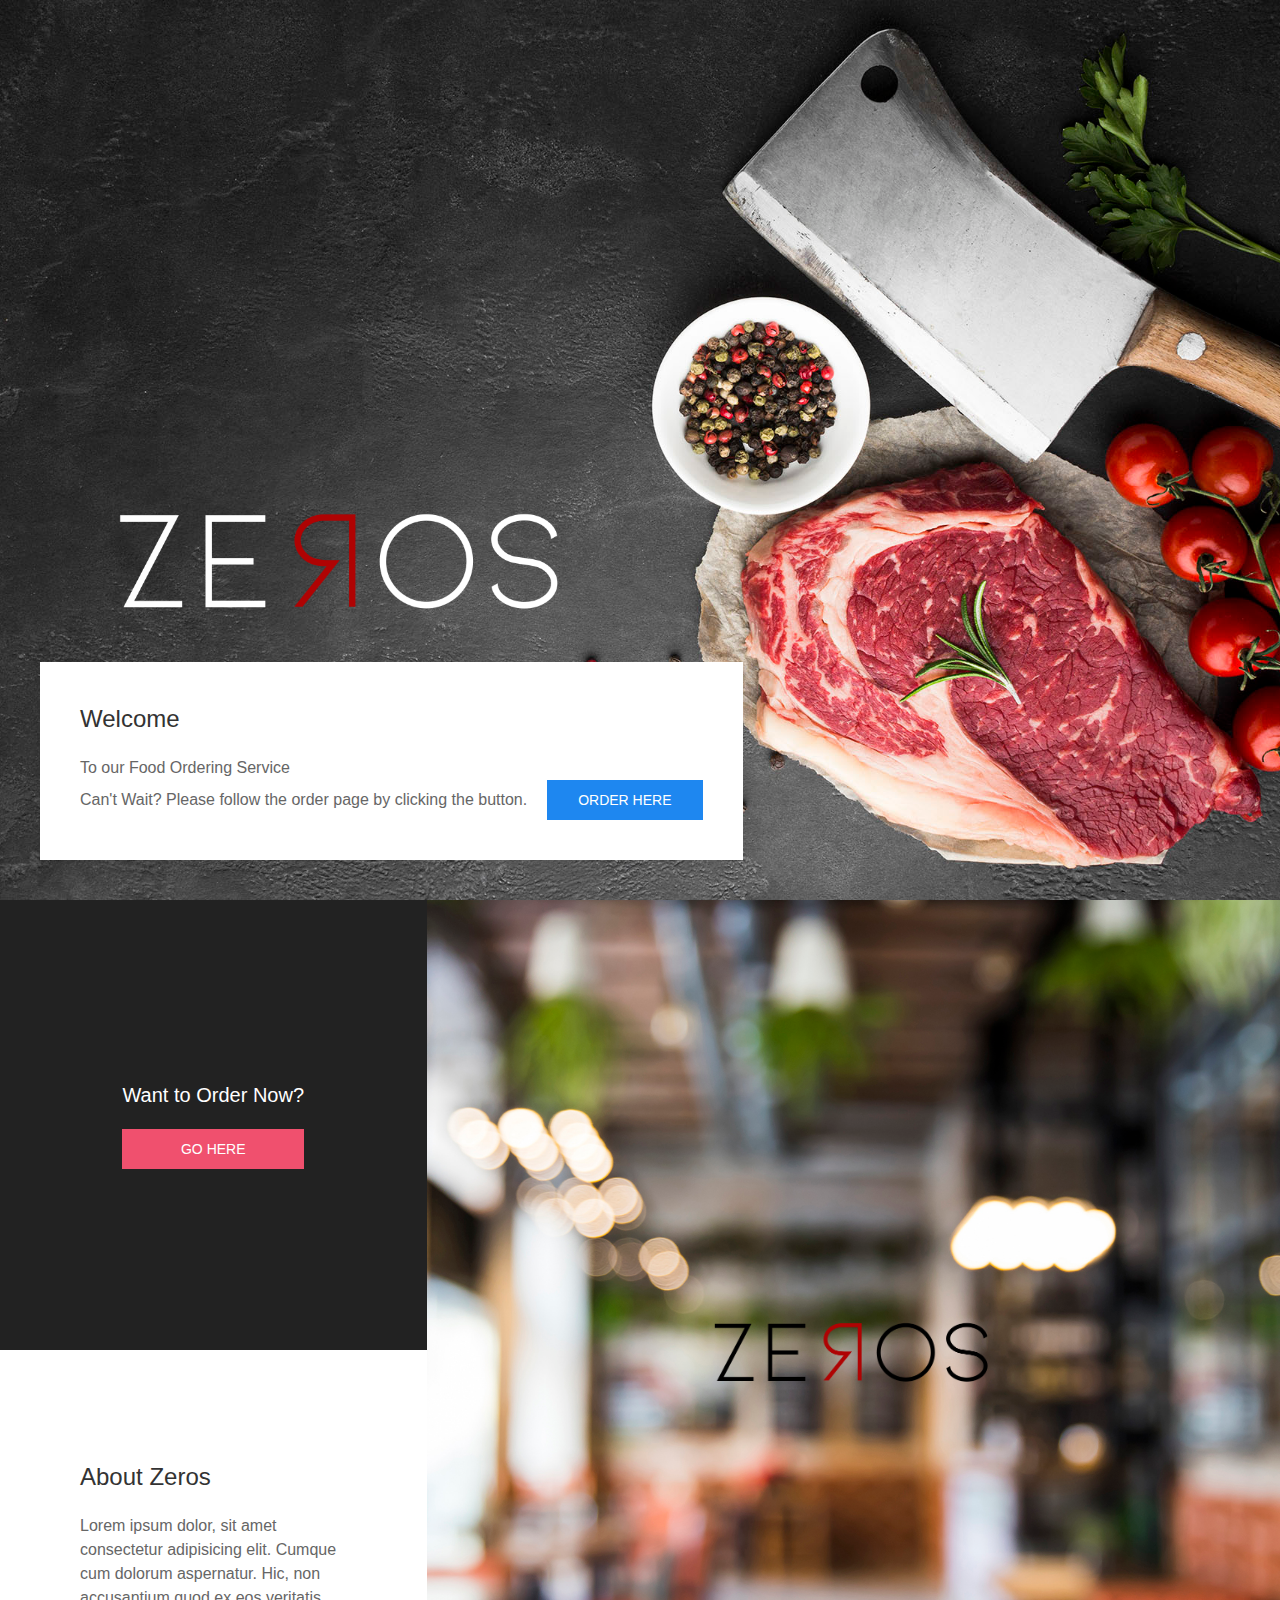
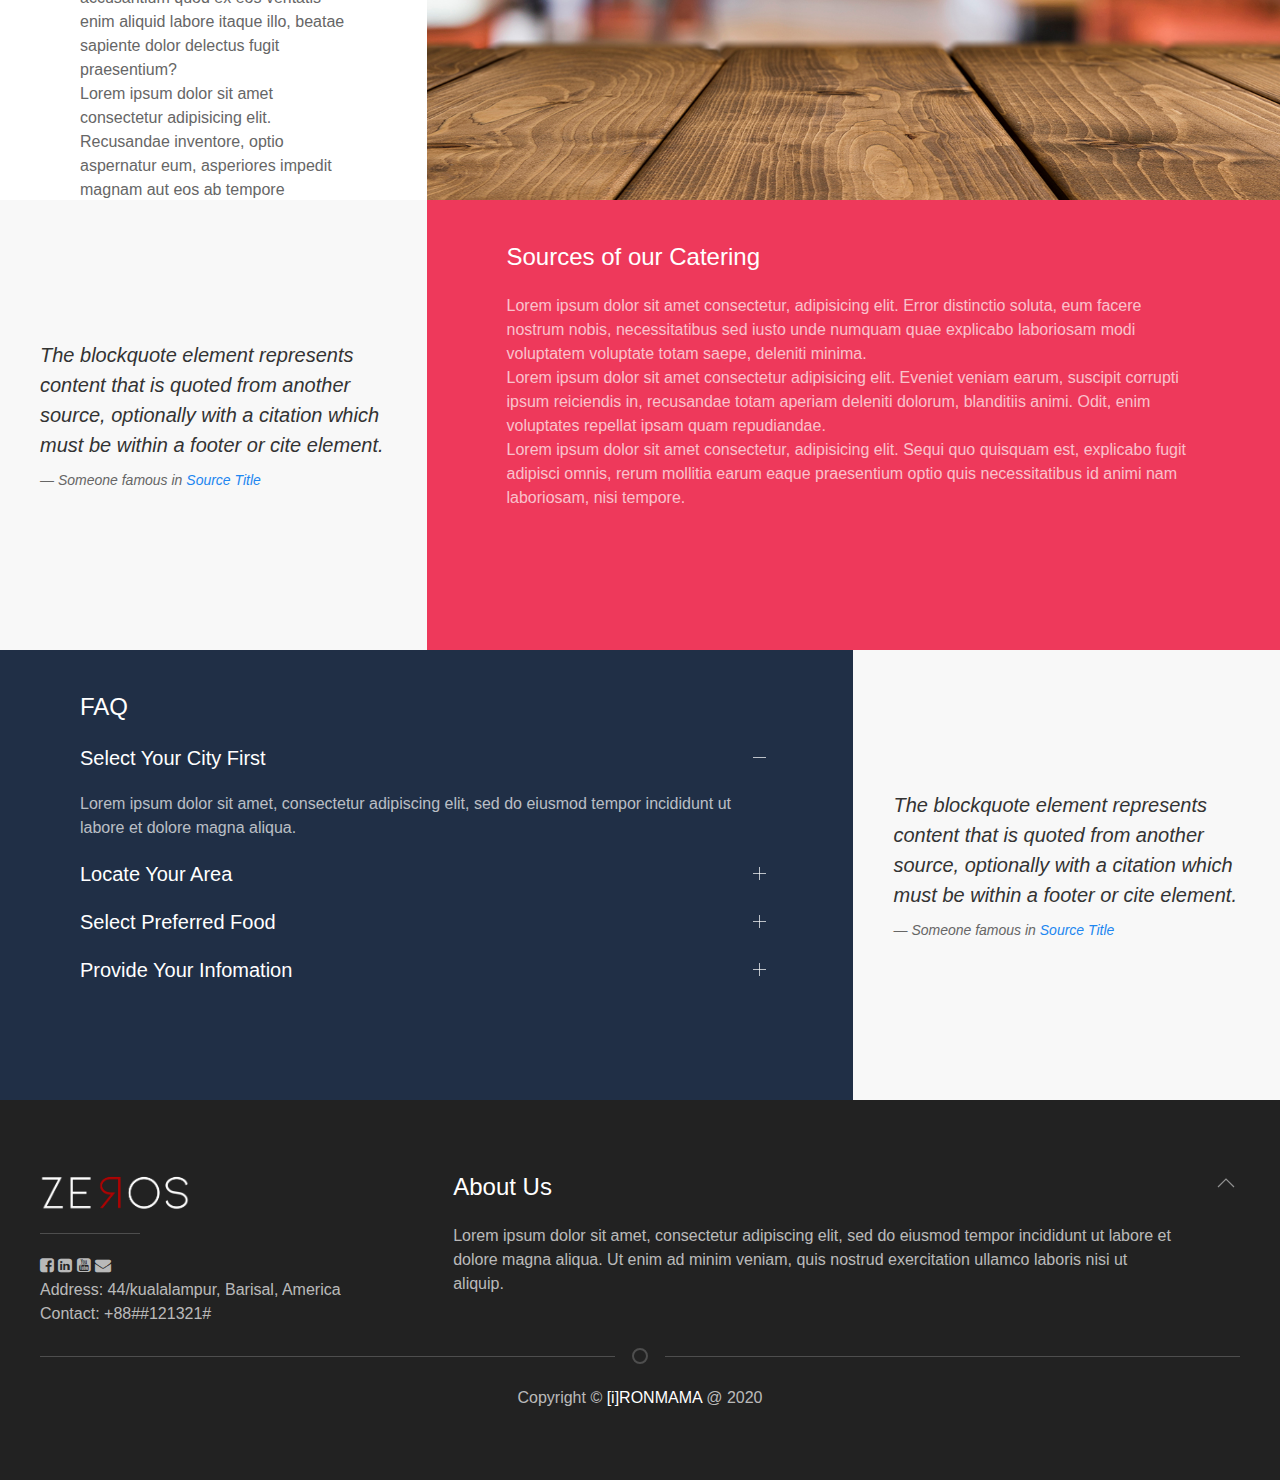
==== index.html @ 17313e81 "index page workout done" ====
<!DOCTYPE html>
<html>
<head>
    <meta charset="utf-8" />
    <meta http-equiv="X-UA-Compatible" content="IE=edge">
    <title>project ZEROS UI</title>
    <meta name="viewport" content="width=device-width, initial-scale=1">    
    <link rel="stylesheet" type="text/css" href="css/uikit.css">
    <link rel="stylesheet" type="text/css" media="screen" href="css/main.css" />
    <link rel="stylesheet" href="https://stackpath.bootstrapcdn.com/font-awesome/4.7.0/css/font-awesome.min.css">
    
</head>
<body>    
    <!-- Home Page Section -->
    <section class="main-section">
        <div class="main-section-content">
            <div>
                <div class="uk-background-cover uk-dark uk-panel" style="background-image: url(img/back_1800.jpg);">
                    <div class="h-100 uk-flex uk-flex-left uk-flex-bottom">
                        <div class="uk-flex-column">
                            <img src="img/logo_2_ws.png" width="685" alt="logo" uk-img>
                            <div class="uk-padding uk-flex uk-flex-column uk-animation-slide-top-small">
                                <div>
                                    <div class="uk-card uk-card-default uk-card-hover uk-card-body">
                                        <h3 class="uk-card-title">Welcome</h3>
                                        <p>To our Food Ordering Service</p>
                                        <!-- <a class="uk-button uk-button-secondary" href="#doctor" uk-scroll>Find Doctor</a> -->
                                        <div class="uk-panel uk-panel-box uk-text-break">                                        
                                            <div class="uk-flex uk-flex-wrap uk-flex-wrap-around uk-flex-middle">
                                                <p>Can't Wait? Please follow the order page by clicking the button.</p>
                                                <div class="uk-margin-left"><a class="uk-button uk-button-primary" href="#doctor" uk-scroll>Order Here</a></div>
                                            </div>
                                        </div>
                                    </div>
                                </div>                            
                            </div>  
                        </div>                                                  
                    </div>
                    
                </div>
            </div>
        </div>
    </section>


    <!-- Find Doctor Form in sidebar Overlay section -->
    <div id="find-doctor" uk-offcanvas="overlay: true">
        <div class="uk-offcanvas-bar">                        
            <button class="uk-offcanvas-close" type="button" uk-close></button>                                                
            <h3>FIND</h3>                        
            <form class="uk-form-stacked">
                <div class="uk-margin">
                    <label class="uk-form-label" for="form-stacked-text">Name</label>
                    <div class="uk-form-controls">
                        <input class="uk-input" id="form-stacked-text" type="text" placeholder="Full Name">
                    </div>
                </div>
            
                <div class="uk-margin">
                    <label class="uk-form-label" for="form-stacked-select">Select City</label>
                    <div class="uk-form-controls">
                        <select class="uk-select" id="form-stacked-select">
                            <option>Dhaka</option>
                            <option>Khulna</option>
                        </select>
                    </div>
                </div>

                <div class="uk-margin">
                        <label class="uk-form-label" for="form-stacked-select">Select Area</label>
                        <div class="uk-form-controls">
                            <select class="uk-select" id="form-stacked-select">
                                <option>Dhanmondi</option>
                                <option>Kolabagan</option>
                            </select>
                        </div>
                    </div>
            
                <div class="uk-margin">
                    <div class="uk-form-label">Preference</div>
                    <div class="uk-form-controls">
                        <label><input class="uk-radio" type="radio" name="radio1"> Lunch</label><br>
                        <label><input class="uk-radio" type="radio" name="radio2"> Dinner</label>
                    </div>
                </div>        
                <div class="uk-margin">
                    <button class="uk-button uk-button-danger">Search</button>
                </div>    
            </form>
        </div>
    </div>

    <!-- Doctor Section -->
    <section id="doctor">
        <!-- 1st section: DOCTOR FIND AREA -->
        <div>
            <div class="uk-grid-collapse" uk-grid>
                <div class="uk-width-1-3@m h-100">
                    <div>
                        <div class="uk-background-cover uk-height-large uk-light uk-background-secondary uk-panel uk-flex uk-flex-center uk-flex-middle">
                            <div class="uk-flex uk-flex-column uk-animation-slide-top-small">
                                <p class="uk-h4">Want to Order Now?</p>
                                <button class="uk-button uk-button-danger" uk-toggle="target: #find-doctor">Go Here</button>                       
                            </div>
                        </div>
                    </div>
                    <div>
                        <div class="uk-height-large uk-padding uk-dark content-anim">
                            <div class="uk-section">
                                <div class="uk-container">                    
                                    <h3>About Zeros</h3>                    
                                    <div class="uk-grid-match" uk-grid>
                                        <div>
                                            <p>Lorem ipsum dolor, sit amet consectetur adipisicing elit. Cumque cum dolorum aspernatur. Hic, non accusantium quod ex eos veritatis enim aliquid labore itaque illo, beatae sapiente dolor delectus fugit praesentium?</p>
                                            <p>Lorem ipsum dolor sit amet consectetur adipisicing elit. Recusandae inventore, optio aspernatur eum, asperiores impedit magnam aut eos ab tempore assumenda ducimus dolorum. Sed quis hic illum voluptatibus molestiae eaque?</p>
                                            <p>Lorem, ipsum dolor sit amet consectetur adipisicing elit. Nobis reiciendis error ad enim quas quia perspiciatis qui sapiente voluptates numquam. Officiis, inventore ea saepe quis doloribus facilis eligendi veritatis in.</p>
                                        </div>
                                    </div>                    
                                </div>
                            </div>
                        </div>
                    </div>
                </div>  
                <div class="uk-width-expand@m">
                    <div class="h-100">
                        <div class="uk-height-1-1 uk-background-cover uk-dark uk-flex " uk-parallax="bgy: -200" style="background-image: url('img/parallex_1.jpg');">
                            <div class="uk-width-1-2@m uk-text-center uk-text-bottom uk-margin-auto uk-margin-auto-vertical">
                                <img src="img/logo_2.png" alt="">
                            </div>           
                        </div>
                    </div>
                </div>  
            </div>
        </div>

        


        <!-- 2nd Section: DOCTOR SOURCES -->
        <div class="uk-grid-collapse" uk-grid>
            <div class="uk-width-1-3@m">
                <div class="uk-background-cover uk-height-large uk-dark uk-background-muted uk-height-medium uk-panel uk-flex uk-flex-center uk-flex-middle">
                    <div class="uk-flex uk-flex-column uk-animation-slide-top-small uk-padding">
                        <blockquote cite="#">
                            <p class="uk-margin-small-bottom">The blockquote element represents content that is quoted from another source, optionally with a citation which must be within a footer or cite element.</p>
                            <footer>Someone famous in <cite><a href="#">Source Title</a></cite></footer>
                        </blockquote>                      
                    </div>
                </div>
            </div>
            <div class="uk-width-expand@m">
                <div class="uk-height-large uk-light uk-padding uk-background-danger">
                    <div class="uk-container">
                        <div class="uk-margin-auto uk-margin-auto-vertical">
                            <h3>Sources of our Catering</h3>                
                            <div>
                                <div>
                                    <p>Lorem ipsum dolor sit amet consectetur, adipisicing elit. Error distinctio soluta, eum facere nostrum nobis, necessitatibus sed iusto unde numquam quae explicabo laboriosam modi voluptatem voluptate totam saepe, deleniti minima.</p>
                                </div>
                                <div>
                                    <p>Lorem ipsum dolor sit amet consectetur adipisicing elit. Eveniet veniam earum, suscipit corrupti ipsum reiciendis in, recusandae totam aperiam deleniti dolorum, blanditiis animi. Odit, enim voluptates repellat ipsam quam repudiandae.</p>
                                </div>
                                <div>
                                    <p>Lorem ipsum dolor sit amet consectetur, adipisicing elit. Sequi quo quisquam est, explicabo fugit adipisci omnis, rerum mollitia earum eaque praesentium optio quis necessitatibus id animi nam laboriosam, nisi tempore.</p>
                                </div>
                            </div>
                        </div>
                        
                
                    </div>
                </div>
            </div>
        </div>

        <!-- 3rd section: FAQ -->
        <div class="uk-grid-collapse" uk-grid>            
            <div class="uk-width-expand@m">
                <div class="uk-height-large uk-light uk-padding uk-background-dark-blue">
                    <div class="uk-container">
                        <h3>FAQ</h3>         
                        <div>
                            <ul uk-accordion="multiple: true">
                                <li class="uk-open">
                                    <a class="uk-accordion-title" href="#">Select Your City First</a>
                                    <div class="uk-accordion-content">
                                        <p>Lorem ipsum dolor sit amet, consectetur adipiscing elit, sed do eiusmod tempor incididunt ut labore et dolore magna aliqua.</p>
                                    </div>
                                </li>
                                <li>
                                    <a class="uk-accordion-title" href="#">Locate Your Area</a>
                                    <div class="uk-accordion-content">
                                        <p>Ut enim ad minim veniam, quis nostrud exercitation ullamco laboris nisi ut aliquip ex ea commodo consequat. Duis aute irure dolor reprehenderit.</p>
                                    </div>
                                </li>
                                <li>
                                    <a class="uk-accordion-title" href="#">Select Preferred Food</a>
                                    <div class="uk-accordion-content">
                                        <p>Duis aute irure dolor in reprehenderit in voluptate velit esse cillum dolore eu fugiat nulla pariatur. Excepteur sint occaecat cupidatat proident.</p>
                                    </div>
                                </li>
                                <li>
                                    <a class="uk-accordion-title" href="#">Provide Your Infomation</a>
                                    <div class="uk-accordion-content">
                                        <p>Duis aute irure dolor in reprehenderit in voluptate velit esse cillum dolore eu fugiat nulla pariatur. Excepteur sint occaecat cupidatat proident.</p>
                                    </div>
                                </li>
                            </ul>
                        </div>
                
                    </div>
                </div>
            </div>
            <div class="uk-width-1-3@m">
                <div class="uk-background-cover uk-height-large uk-dark uk-background-muted uk-height-medium uk-panel uk-flex uk-flex-center uk-flex-middle">
                    <div class="uk-flex uk-flex-column uk-animation-slide-top-small uk-padding">
                        <blockquote cite="#">
                            <p class="uk-margin-small-bottom">The blockquote element represents content that is quoted from another source, optionally with a citation which must be within a footer or cite element.</p>
                            <footer>Someone famous in <cite><a href="#">Source Title</a></cite></footer>
                        </blockquote>                      
                    </div>
                </div>
            </div>
        </div>

        <!-- 4th section: Footer Section -->
        <div class="uk-section uk-section-secondary">
            <div class="uk-container">
                <div class="" uk-grid>
                    <div class="uk-width-1-3">
                        <img src="img/logo_2_w.png" width="150" alt="logo" uk-img>
                        <hr class="uk-divider-small">
                        <div class="icon-section">                            
                            <i class="fa fa-facebook-square" aria-hidden="true"></i>
                            <i class="fa fa-linkedin-square" aria-hidden="true"></i>
                            <i class="fa fa-youtube-square" aria-hidden="true"></i>
                            <i class="fa fa-envelope" aria-hidden="true"></i>
                        </div>
                        <div class="addr">
                            <p>Address: 44/kualalampur, Barisal, America</p>
                            <p>Contact: +88##121321#</p>
                        </div>

                    </div>
                    <div class="uk-width-expand@m">
                        <article class="uk-article">
                            <h3 class="">About Us</h3>
                            <p class="uk-panel uk-panel-box uk-text-break">Lorem ipsum dolor sit amet, consectetur adipiscing elit, sed do eiusmod tempor incididunt ut labore et dolore magna aliqua. Ut enim ad minim veniam, quis nostrud exercitation ullamco laboris nisi ut aliquip.</p>
                        </article>
                    </div>
                    <div class="uk-width-auto@m">
                        <a href="#" uk-totop uk-scroll></a>
                    </div>
                </div>
                <div class="uk-divider-icon"></div>
                <p class="uk-text-center">Copyright © <a href="#">[i]RONMAMA</a> @ 2020</p>
            </div>
        </div>
    </section>
    <!-- <script src="js/uikit-icons.js"></script> -->
    <script src="js/uikit-icons.min.js"></script>
    <!-- <script src="js/uikit.js"></script> -->
    <script src="js/uikit.min.js"></script>
    <script src="js/main.js"></script>
</body>
</html>
---- css/main.css ----
p{
    margin: 0;
}

.main-section{
    position: relative;
}

.main-section-content{
    /* position: absolute; */
    height: 100vh;
    /* width: 100vw; */
}

.h-100{
    height: 100vh;
}

.h-80{
    height: 80vh;
}

.grow { 
    transition: all .2s ease-in-out; 
    padding: 40px;
    margin: 40px;
    border: 1px solid;
    border-radius: 50%;    
}

.shadow-dark{
    -webkit-box-shadow: 5px 5px 30px -20px rgba(0,0,0,0.62);
    -moz-box-shadow: 5px 5px 30px -20px rgba(0,0,0,0.62);
    box-shadow: 5px 5px 30px -20px rgba(0,0,0,0.62);
}

.shadow-light{
    -webkit-box-shadow: 5px 5px 30px -20px rgba(230,230,230,1);
    -moz-box-shadow: 5px 5px 30px -20px rgba(230,230,230,1);
    box-shadow: 5px 5px 30px -20px rgba(230,230,230,1);
}

.grow:hover { 
    transform: scale(1.1); 
}

/* Background color */
.uk-background-danger {
    background: #EE395B;
}

.uk-background-warning {
    background: #f1d24a;
}

.uk-background-dark-blue {
    background: #202f46;
}

.uk-button-warning:hover, .uk-button-warning:focus {
    background-color: rgb(238, 211, 57);
    color:#000;
}

.uk-button-warning {
    background-color: #f1d24a;
    color: #000;
    border: 1px solid transparent;
}
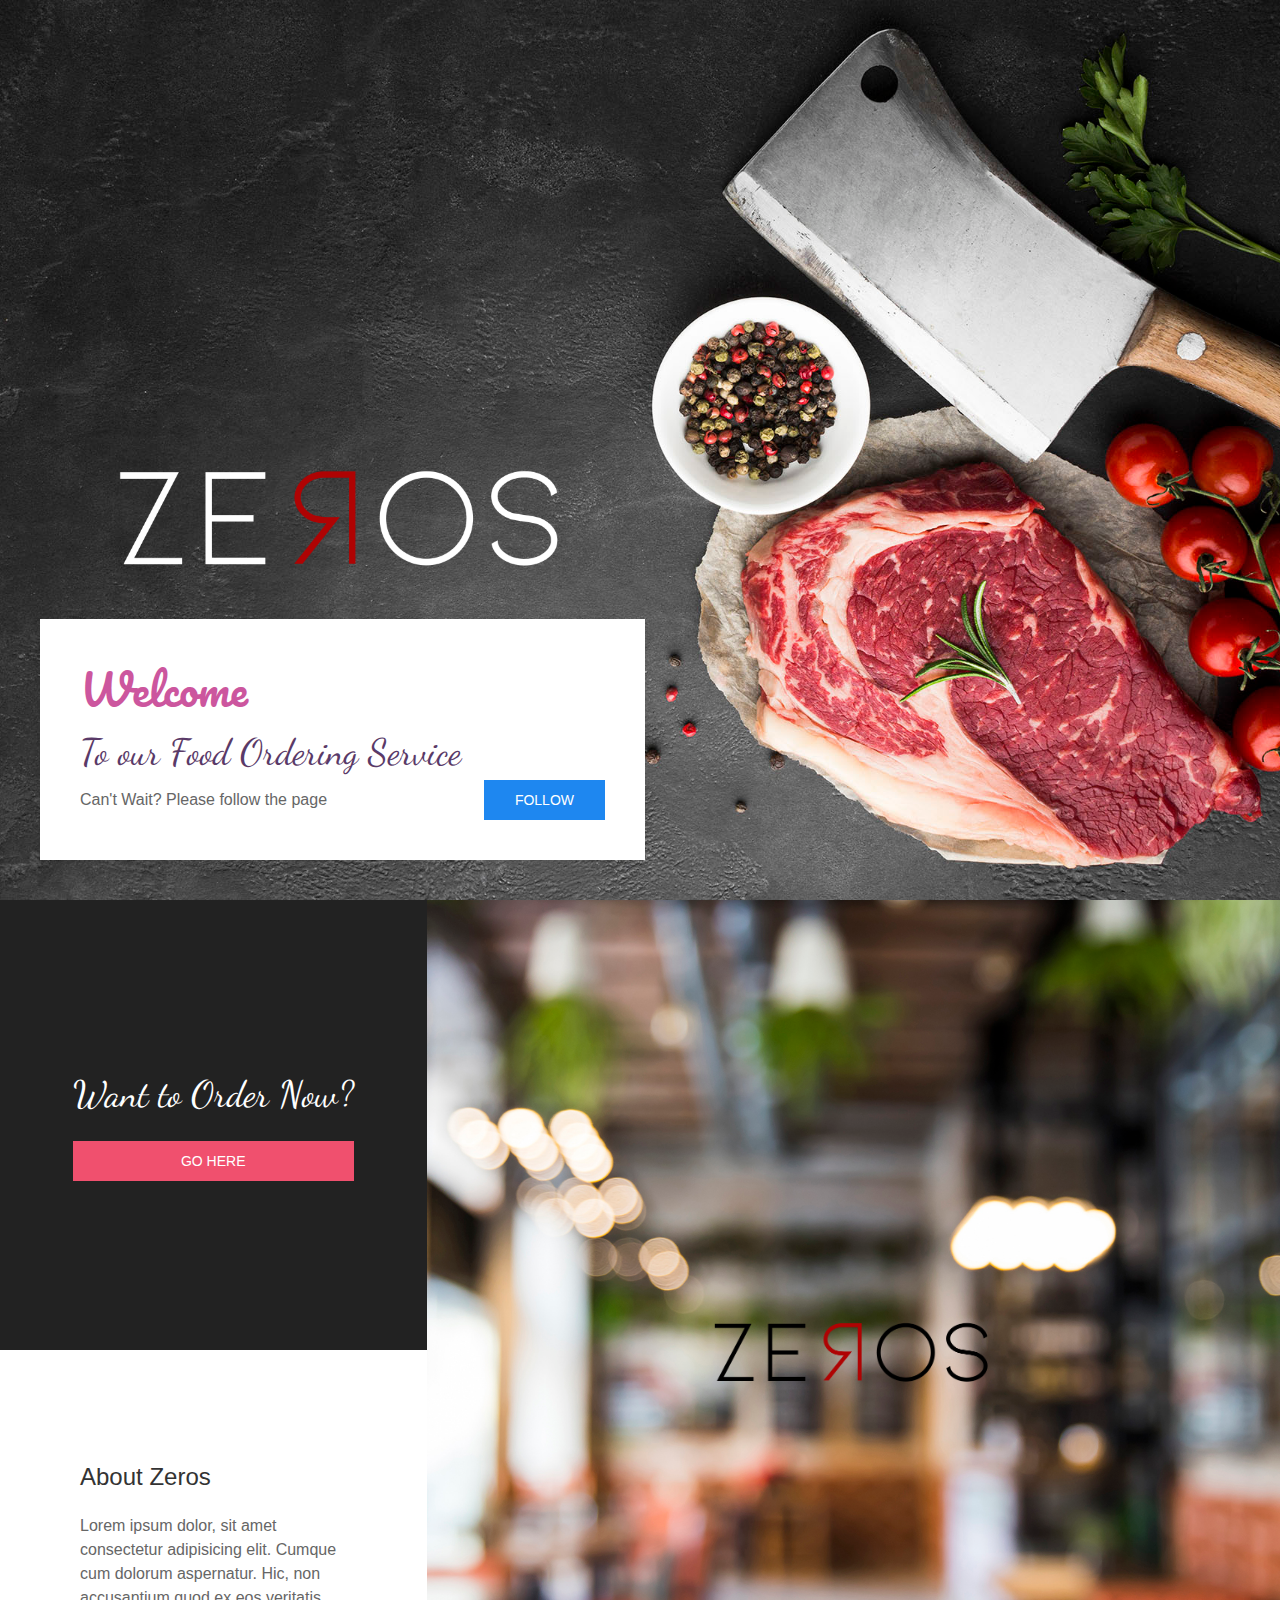
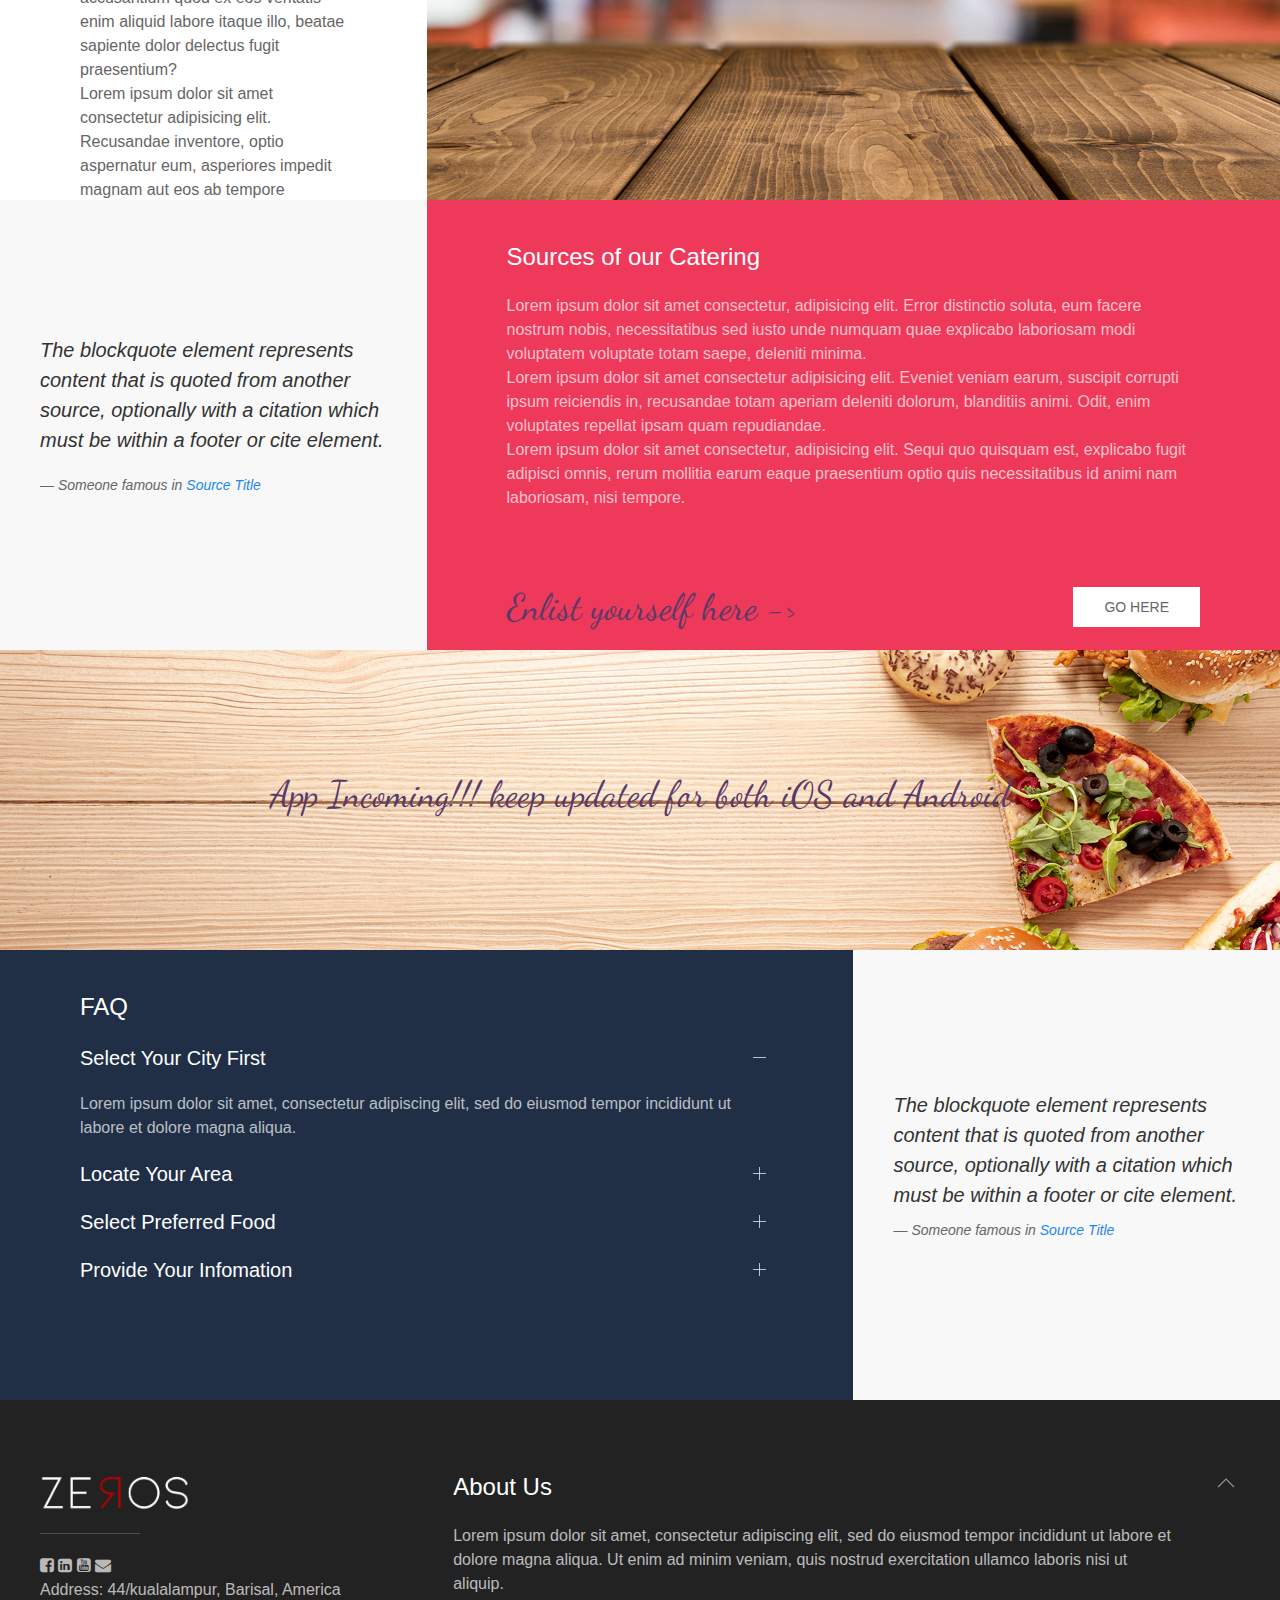
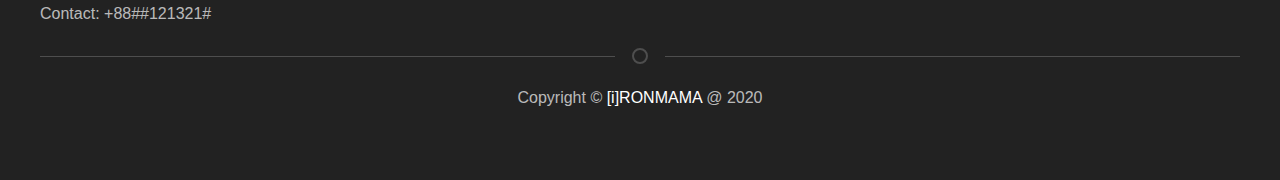
==== commit 287be0da: "landing page done" ====
--- a/index.html
+++ b/index.html
@@ -5,6 +5,7 @@
     <meta http-equiv="X-UA-Compatible" content="IE=edge">
     <title>project ZEROS UI</title>
     <meta name="viewport" content="width=device-width, initial-scale=1">    
+    <link href="https://fonts.googleapis.com/css?family=Dancing+Script|Pacifico&display=swap" rel="stylesheet"> 
     <link rel="stylesheet" type="text/css" href="css/uikit.css">
     <link rel="stylesheet" type="text/css" media="screen" href="css/main.css" />
     <link rel="stylesheet" href="https://stackpath.bootstrapcdn.com/font-awesome/4.7.0/css/font-awesome.min.css">
@@ -22,13 +23,13 @@
                             <div class="uk-padding uk-flex uk-flex-column uk-animation-slide-top-small">
                                 <div>
                                     <div class="uk-card uk-card-default uk-card-hover uk-card-body">
-                                        <h3 class="uk-card-title">Welcome</h3>
-                                        <p>To our Food Ordering Service</p>
+                                        <h3 class="uk-card-title zeros-head">Welcome</h3>
+                                        <p class="zeros-sub-head">To our Food Ordering Service</p>
                                         <!-- <a class="uk-button uk-button-secondary" href="#doctor" uk-scroll>Find Doctor</a> -->
                                         <div class="uk-panel uk-panel-box uk-text-break">                                        
-                                            <div class="uk-flex uk-flex-wrap uk-flex-wrap-around uk-flex-middle">
-                                                <p>Can't Wait? Please follow the order page by clicking the button.</p>
-                                                <div class="uk-margin-left"><a class="uk-button uk-button-primary" href="#doctor" uk-scroll>Order Here</a></div>
+                                            <div class="uk-flex uk-flex-wrap uk-flex-wrap-around uk-flex-between uk-flex-middle">
+                                                <p>Can't Wait? Please follow the page</p>
+                                                <div class=""><a class="uk-button uk-button-primary" href="#doctor" uk-scroll>Follow</a></div>
                                             </div>
                                         </div>
                                     </div>
@@ -43,11 +44,12 @@
     </section>
 
 
-    <!-- Find Doctor Form in sidebar Overlay section -->
-    <div id="find-doctor" uk-offcanvas="overlay: true">
+    <!-- Food Order On the go -->
+    <div id="food-order" uk-offcanvas="mode: push; overlay: true">
         <div class="uk-offcanvas-bar">                        
             <button class="uk-offcanvas-close" type="button" uk-close></button>                                                
-            <h3>FIND</h3>                        
+            <h3 class="uk-h4 zeros-head">Order <span class="zeros-sub-head">On the go</span></h3>      
+                            
             <form class="uk-form-stacked">
                 <div class="uk-margin">
                     <label class="uk-form-label" for="form-stacked-text">Name</label>
@@ -85,6 +87,53 @@
                 </div>        
                 <div class="uk-margin">
                     <button class="uk-button uk-button-danger">Search</button>
+                </div>    
+            </form>
+        </div>
+    </div>
+
+    <!-- Enlistment -->
+    <div id="enlist" uk-offcanvas="mode: push; flip: true; overlay: true">
+        <div class="uk-offcanvas-bar">                        
+            <button class="uk-offcanvas-close" type="button" uk-close></button>                                                
+            <h3 class="uk-h4 zeros-head">Enlist <span class="zeros-sub-head">On the go</span></h3>                                    
+            <form class="uk-form-stacked">
+                <div class="uk-margin">
+                    <label class="uk-form-label" for="form-stacked-text">Name</label>
+                    <div class="uk-form-controls">
+                        <input class="uk-input" id="form-stacked-text" type="text" placeholder="Full Name">
+                    </div>
+                </div>
+            
+                <div class="uk-margin">
+                    <label class="uk-form-label" for="form-stacked-select">Select City</label>
+                    <div class="uk-form-controls">
+                        <select class="uk-select" id="form-stacked-select">
+                            <option>Dhaka</option>
+                            <option>Khulna</option>
+                        </select>
+                    </div>
+                </div>
+
+                <div class="uk-margin">
+                        <label class="uk-form-label" for="form-stacked-select">Select Area</label>
+                        <div class="uk-form-controls">
+                            <select class="uk-select" id="form-stacked-select">
+                                <option>Dhanmondi</option>
+                                <option>Kolabagan</option>
+                            </select>
+                        </div>
+                    </div>
+            
+                <div class="uk-margin">
+                    <div class="uk-form-label">Preference</div>
+                    <div class="uk-form-controls">
+                        <label><input class="uk-radio" type="radio" name="radio1"> Lunch</label><br>
+                        <label><input class="uk-radio" type="radio" name="radio2"> Dinner</label>
+                    </div>
+                </div>        
+                <div class="uk-margin">
+                    <button class="uk-button uk-button-danger">Enlist</button>
                 </div>    
             </form>
         </div>
@@ -99,13 +148,13 @@
                     <div>
                         <div class="uk-background-cover uk-height-large uk-light uk-background-secondary uk-panel uk-flex uk-flex-center uk-flex-middle">
                             <div class="uk-flex uk-flex-column uk-animation-slide-top-small">
-                                <p class="uk-h4">Want to Order Now?</p>
-                                <button class="uk-button uk-button-danger" uk-toggle="target: #find-doctor">Go Here</button>                       
+                                <p class="uk-h4 zeros-sub-head">Want to Order Now?</p>
+                                <button class="uk-button uk-button-danger" uk-toggle="target: #food-order">Go Here</button>                       
                             </div>
                         </div>
                     </div>
-                    <div>
-                        <div class="uk-height-large uk-padding uk-dark content-anim">
+                    <div class="uk-height-responsive">
+                        <div class="uk-height-large uk-height-responsive uk-padding uk-dark content-anim">
                             <div class="uk-section">
                                 <div class="uk-container">                    
                                     <h3>About Zeros</h3>                    
@@ -137,21 +186,21 @@
 
 
         <!-- 2nd Section: DOCTOR SOURCES -->
-        <div class="uk-grid-collapse" uk-grid>
+        <div class="uk-grid-collapse" uk-grid uk-height-match="target: > .classic">
             <div class="uk-width-1-3@m">
-                <div class="uk-background-cover uk-height-large uk-dark uk-background-muted uk-height-medium uk-panel uk-flex uk-flex-center uk-flex-middle">
+                <div class="uk-height-large uk-background-cover uk-dark uk-background-muted uk-panel uk-flex uk-flex-center uk-flex-middle">
                     <div class="uk-flex uk-flex-column uk-animation-slide-top-small uk-padding">
                         <blockquote cite="#">
-                            <p class="uk-margin-small-bottom">The blockquote element represents content that is quoted from another source, optionally with a citation which must be within a footer or cite element.</p>
+                            <p class="uk-margin-bottom">The blockquote element represents content that is quoted from another source, optionally with a citation which must be within a footer or cite element.</p>
                             <footer>Someone famous in <cite><a href="#">Source Title</a></cite></footer>
                         </blockquote>                      
                     </div>
                 </div>
             </div>
-            <div class="uk-width-expand@m">
-                <div class="uk-height-large uk-light uk-padding uk-background-danger">
+            <div class="uk-width-expand@m uk-height-responsive">
+                <div class="uk-height-large uk-height-responsive uk-light uk-padding uk-background-danger">
                     <div class="uk-container">
-                        <div class="uk-margin-auto uk-margin-auto-vertical">
+                        <div class="uk-margin-auto-vertical">
                             <h3>Sources of our Catering</h3>                
                             <div>
                                 <div>
@@ -165,8 +214,24 @@
                                 </div>
                             </div>
                         </div>
-                        
-                
+                        <div class="uk-margin-top uk-margin-large-top">                            
+                            <div class="uk-flex uk-flex-wrap uk-flex-wrap-around uk-flex-between uk-flex-middle">
+                                <p class="zeros-sub-head">Enlist yourself here -></p>
+                                <button class="uk-button uk-button-secondary" uk-toggle="target: #enlist">Go Here</button>
+                            </div>                
+                        </div>
+                    </div>
+                </div>
+            </div>
+        </div>
+
+        <!-- APP INCOMING SECTION -->
+
+        <div class="uk-grid-collapse" uk-grid>
+            <div class="uk-width-1-1">
+                <div class="uk-background-cover uk-dark uk-height-medium uk-panel uk-flex uk-flex-center uk-flex-middle" uk-parallax="bgy: -400" style="background-image: url('img/app_plx2.jpg');">
+                    <div class="uk-flex uk-flex-column uk-animation-slide-top-small uk-padding">
+                        <p class="uk-margin-small-bottom zeros-sub-head">App Incoming!!! keep updated for both iOS and Android</p>
                     </div>
                 </div>
             </div>
--- a/css/main.css
+++ b/css/main.css
@@ -66,4 +66,25 @@
     background-color: #f1d24a;
     color: #000;
     border: 1px solid transparent;
+}
+
+.zeros-head{
+    font-family: 'Pacifico', cursive;
+    margin-bottom: 5px;
+    font-size: 2.7rem;
+    color:#cc569e !important;
+}
+
+.zeros-sub-head{
+    font-family: 'Dancing Script', cursive;
+    font-size: 2.3rem;
+    color:#5a3a68;
+}
+
+
+/* height response fore device */
+@media (max-width: 420px) {
+    .uk-height-responsive {
+        height: 800px;
+    }
 }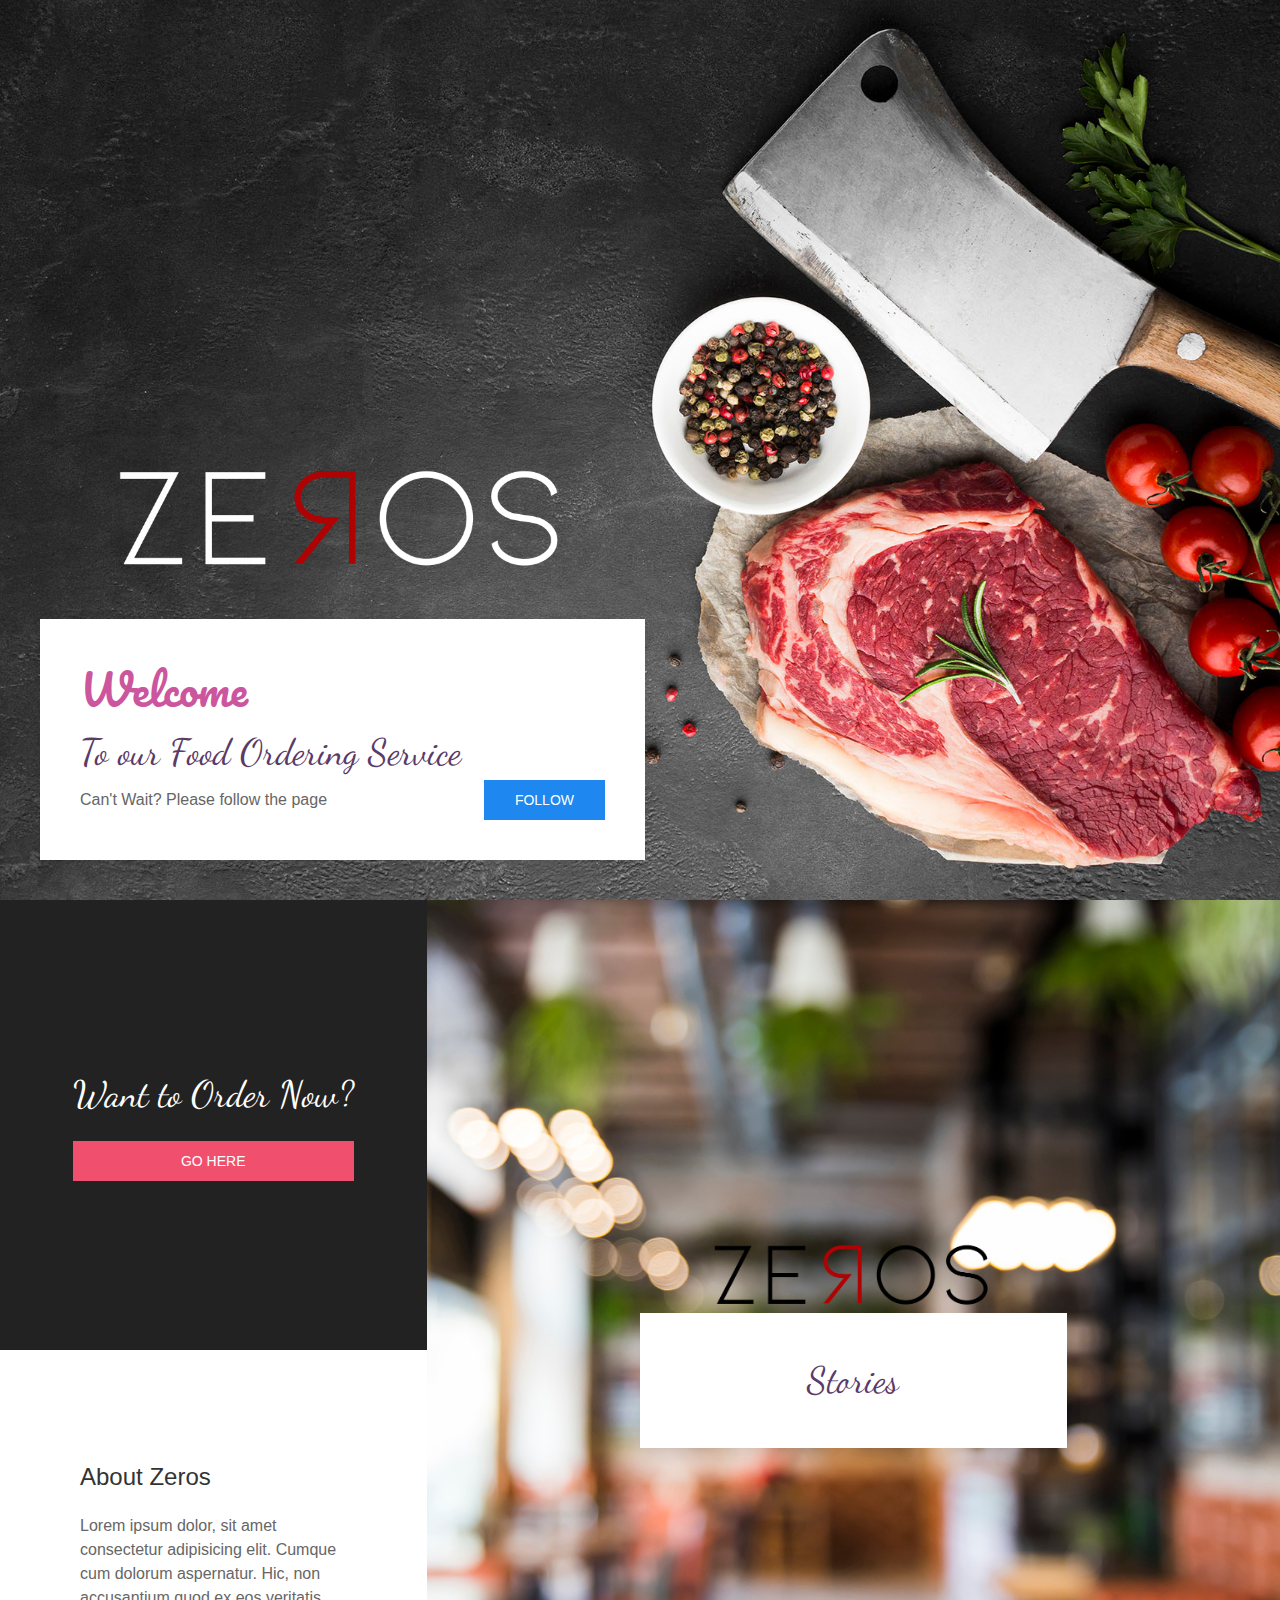
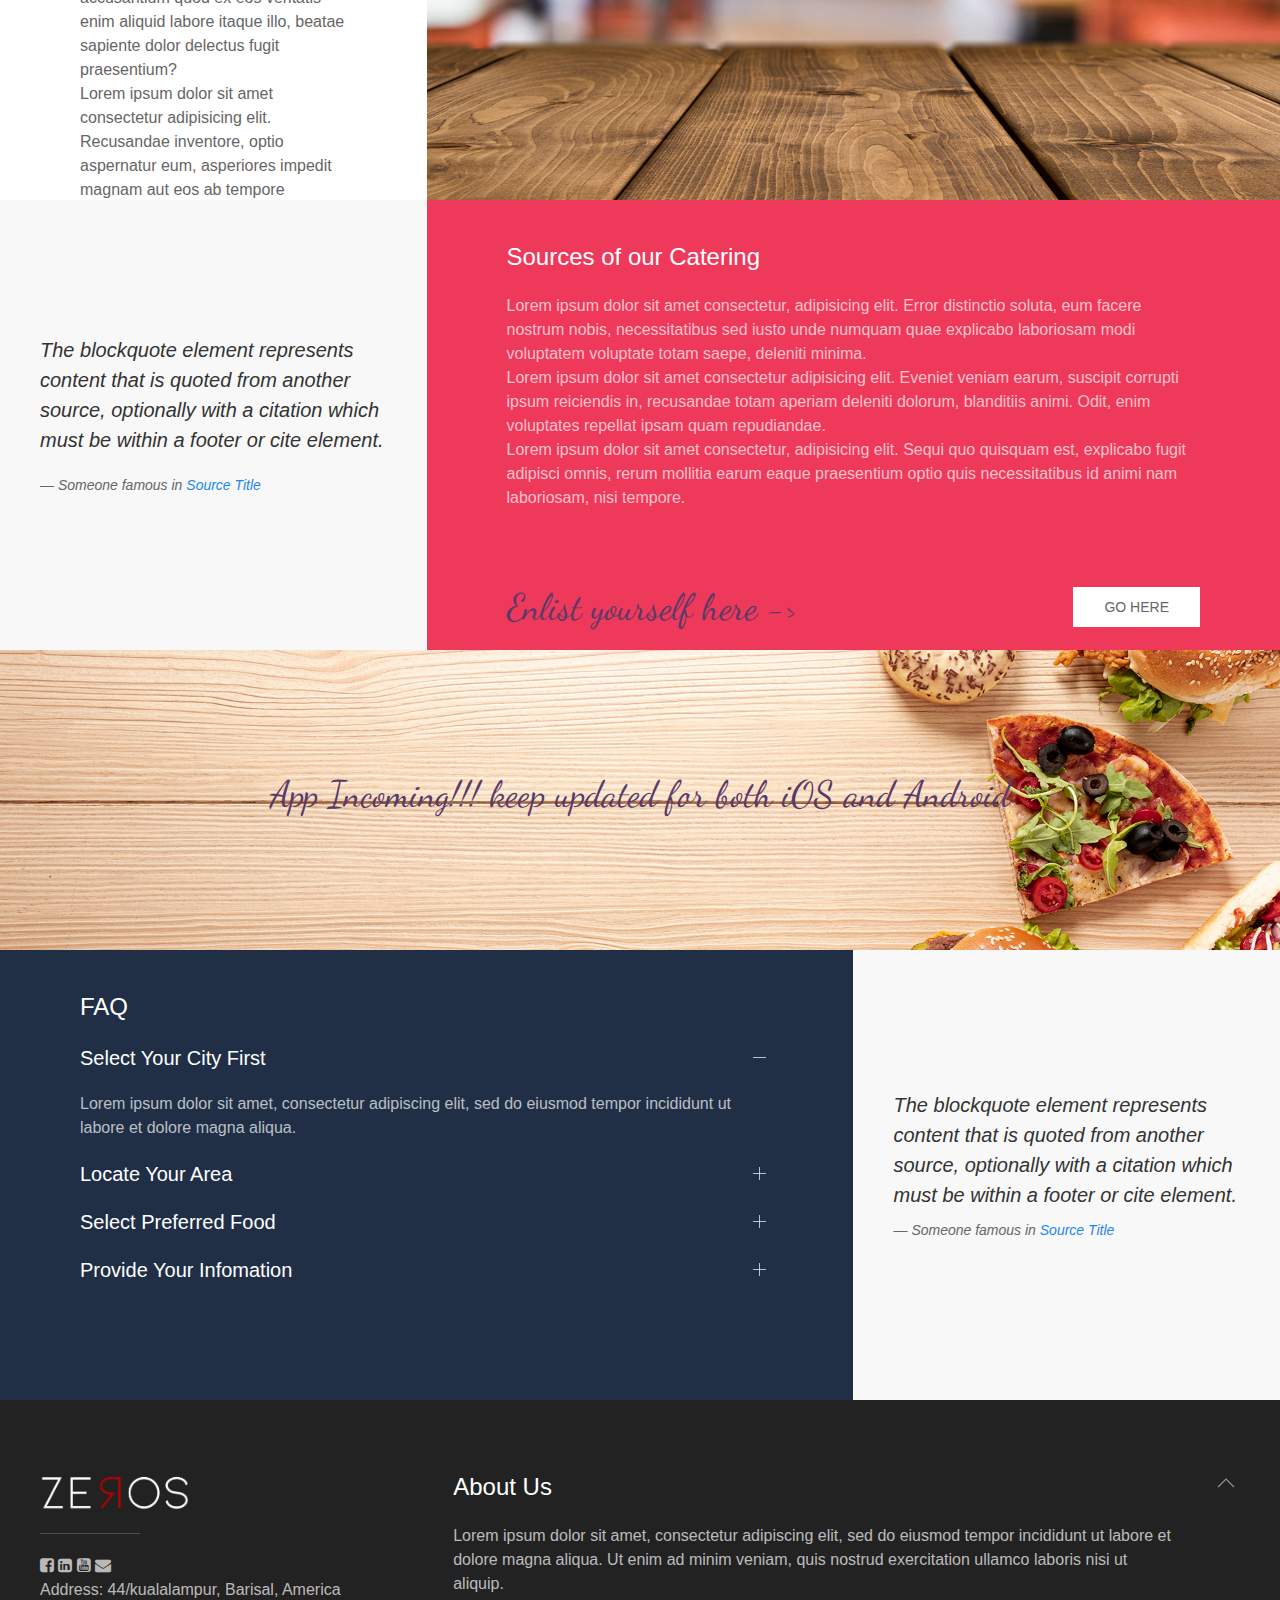
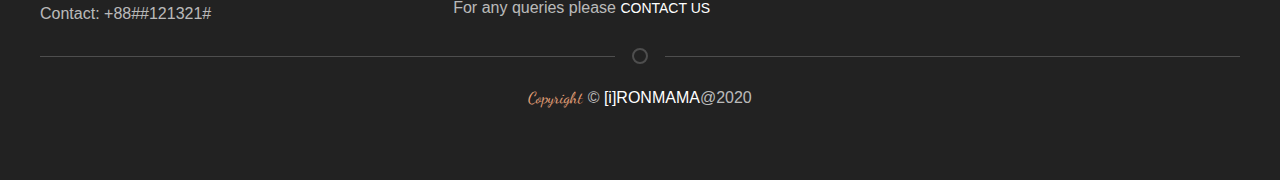
==== commit 97ecb907: "basic pages done" ====
--- a/index.html
+++ b/index.html
@@ -29,7 +29,7 @@
                                         <div class="uk-panel uk-panel-box uk-text-break">                                        
                                             <div class="uk-flex uk-flex-wrap uk-flex-wrap-around uk-flex-between uk-flex-middle">
                                                 <p>Can't Wait? Please follow the page</p>
-                                                <div class=""><a class="uk-button uk-button-primary" href="#doctor" uk-scroll>Follow</a></div>
+                                                <a class="uk-button uk-button-primary" href="foods.html">Follow</a>
                                             </div>
                                         </div>
                                     </div>
@@ -37,7 +37,6 @@
                             </div>  
                         </div>                                                  
                     </div>
-                    
                 </div>
             </div>
         </div>
@@ -139,9 +138,8 @@
         </div>
     </div>
 
-    <!-- Doctor Section -->
-    <section id="doctor">
-        <!-- 1st section: DOCTOR FIND AREA -->
+    <!-- Page Content Section -->
+    <section id="zeros">        
         <div>
             <div class="uk-grid-collapse" uk-grid>
                 <div class="uk-width-1-3@m h-100">
@@ -172,9 +170,18 @@
                 </div>  
                 <div class="uk-width-expand@m">
                     <div class="h-100">
-                        <div class="uk-height-1-1 uk-background-cover uk-dark uk-flex " uk-parallax="bgy: -200" style="background-image: url('img/parallex_1.jpg');">
-                            <div class="uk-width-1-2@m uk-text-center uk-text-bottom uk-margin-auto uk-margin-auto-vertical">
+                        
+                        <div class="uk-height-1-1 uk-background-cover uk-dark uk-flex " uk-parallax="bgy: -200" style="background-image: url('img/parallex_1.jpg');">                            
+                            
+                            <div class="uk-width-1-2@m uk-text-center uk-text-bottom uk-margin-auto uk-margin-auto-vertical">                                
                                 <img src="img/logo_2.png" alt="">
+                                <div class="uk-flex uk-flex-column uk-animation-slide-top-small">
+                                    <div>
+                                        <div class="uk-card uk-card-default uk-card-hover uk-card-body uk-margin-bottom">                                        
+                                            <p class="zeros-sub-head">Stories</p>
+                                        </div>
+                                    </div>                            
+                                </div>
                             </div>           
                         </div>
                     </div>
@@ -229,7 +236,7 @@
 
         <div class="uk-grid-collapse" uk-grid>
             <div class="uk-width-1-1">
-                <div class="uk-background-cover uk-dark uk-height-medium uk-panel uk-flex uk-flex-center uk-flex-middle" uk-parallax="bgy: -400" style="background-image: url('img/app_plx2.jpg');">
+                <div class="uk-background-cover uk-dark uk-height-medium uk-panel uk-flex uk-flex-center uk-flex-middle" uk-parallax="bgy: -400" style="background-image: url('img/app_plx2.jpg');">                                        
                     <div class="uk-flex uk-flex-column uk-animation-slide-top-small uk-padding">
                         <p class="uk-margin-small-bottom zeros-sub-head">App Incoming!!! keep updated for both iOS and Android</p>
                     </div>
@@ -310,6 +317,7 @@
                         <article class="uk-article">
                             <h3 class="">About Us</h3>
                             <p class="uk-panel uk-panel-box uk-text-break">Lorem ipsum dolor sit amet, consectetur adipiscing elit, sed do eiusmod tempor incididunt ut labore et dolore magna aliqua. Ut enim ad minim veniam, quis nostrud exercitation ullamco laboris nisi ut aliquip.</p>
+                            <p>For any queries please <a class="uk-button uk-button-text" href="contact.html">Contact Us</a></p>
                         </article>
                     </div>
                     <div class="uk-width-auto@m">
@@ -317,7 +325,7 @@
                     </div>
                 </div>
                 <div class="uk-divider-icon"></div>
-                <p class="uk-text-center">Copyright © <a href="#">[i]RONMAMA</a> @ 2020</p>
+                <p class="uk-text-center"> <span class="zeros-sub-head copy">Copyright</span>  © <a href="#">[i]RONMAMA</a>@2020</p>
             </div>
         </div>
     </section>
--- a/css/main.css
+++ b/css/main.css
@@ -12,8 +12,13 @@
     /* width: 100vw; */
 }
 
+/* heights clasess */
 .h-100{
     height: 100vh;
+}
+
+.h-70{
+    height: 70vh;
 }
 
 .h-80{
@@ -81,10 +86,36 @@
     color:#5a3a68;
 }
 
+.logo-size{
+    width: 128px;
+}
+
+.copy {
+    font-size: 1rem;
+    color: #e8a37a;
+}
+
 
 /* height response fore device */
 @media (max-width: 420px) {
     .uk-height-responsive {
         height: 800px;
     }
+}
+
+
+
+/* Overriding uikit css */
+.uk-navbar-container:not(.uk-navbar-transparent) {
+    background: #120529;
+  }
+
+
+  /* map size */
+#map {
+    height: 100%;
+}
+
+.h-1-1{
+    height: 100%;
 }